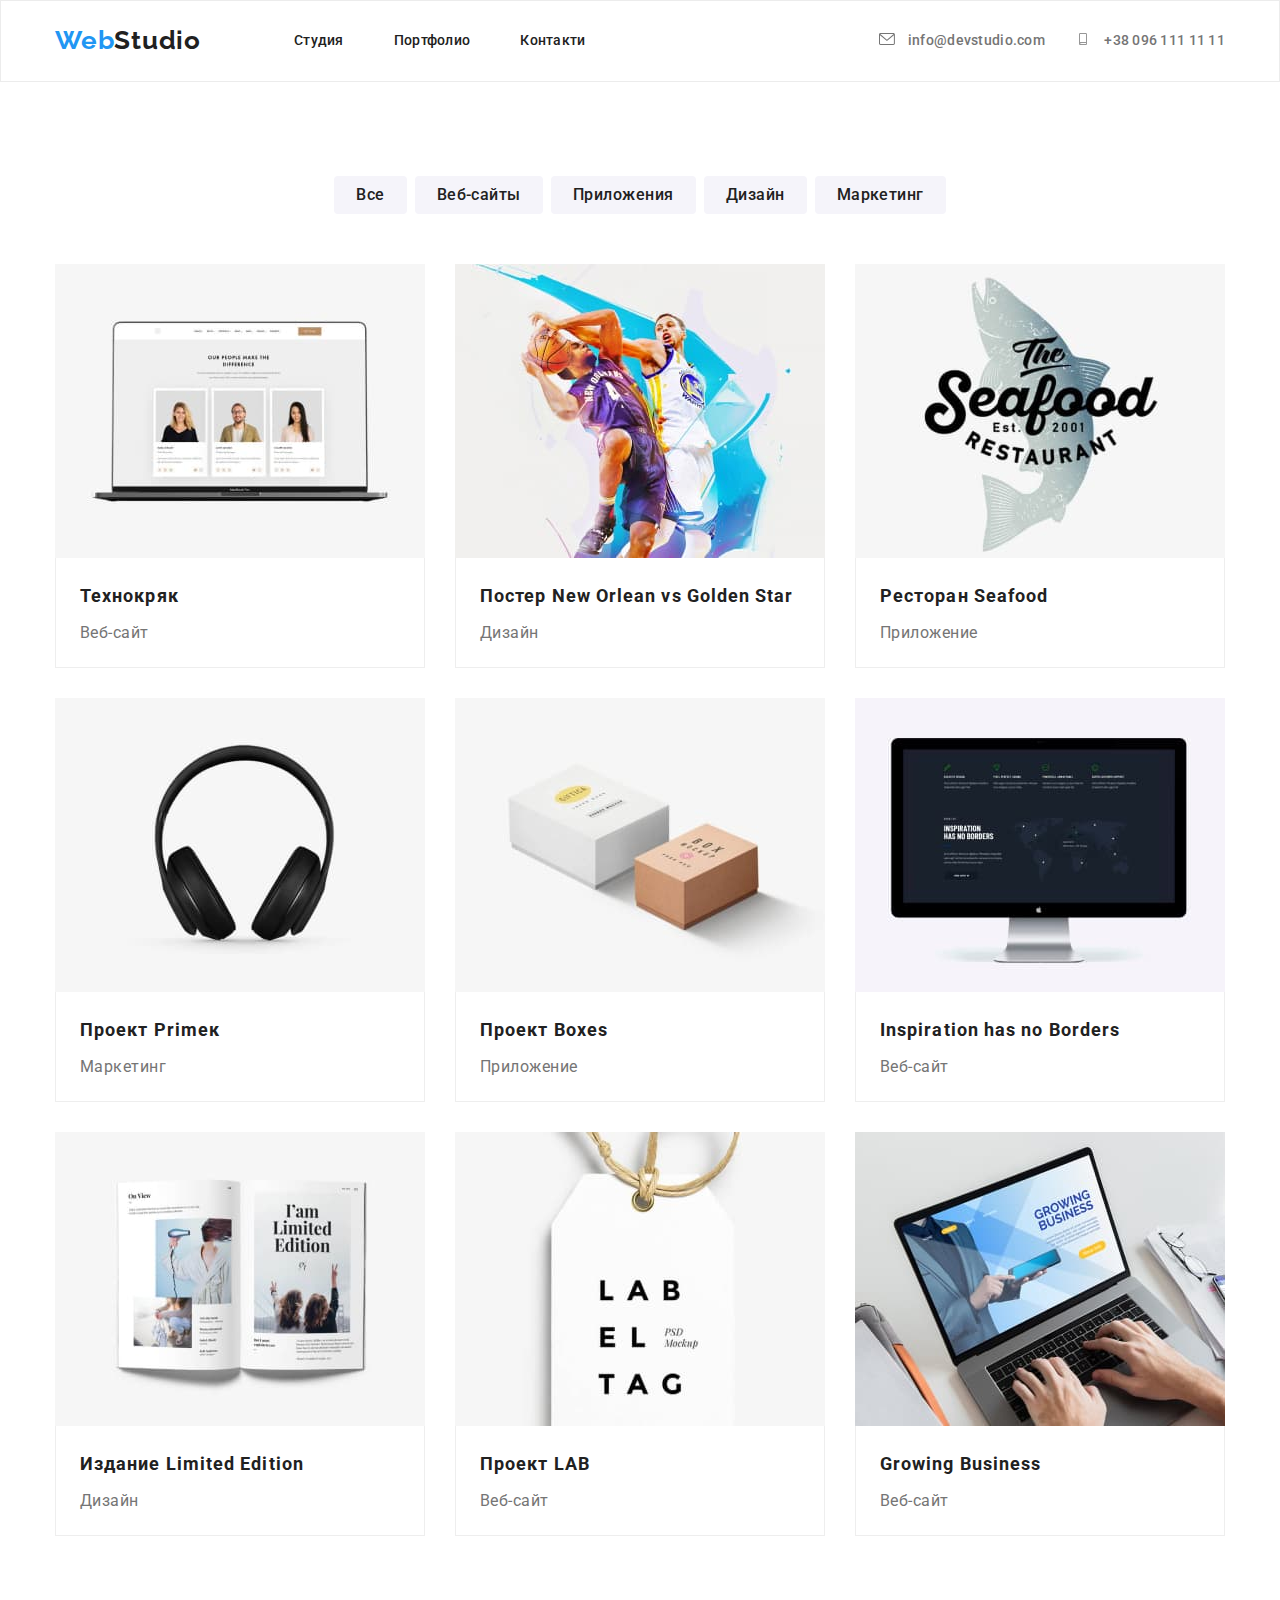
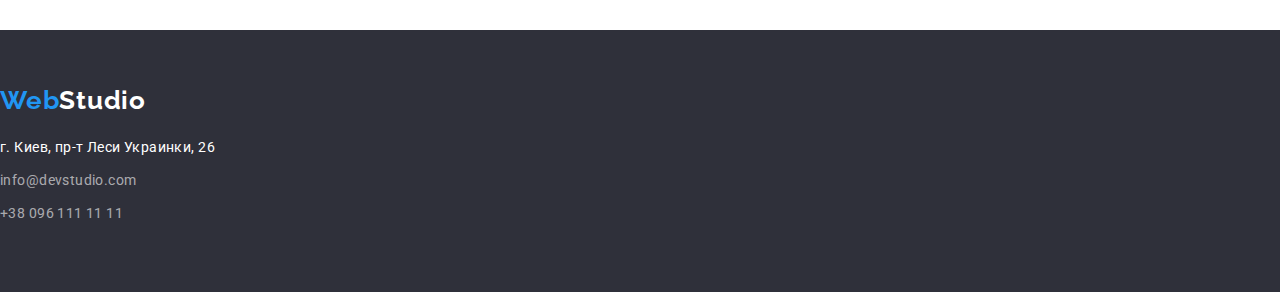
==== portfolio.html @ f7b02f4e "дз-3" ====
<!DOCTYPE html>
<html lang="ru">
  <head>
    <meta charset="UTF-8" />
    <meta http-equiv="X-UA-Compatible" content="IE=edge" />
    <meta name="viewport" content="width=device-width, initial-scale=1.0" />
    <title>homework three</title>
    <link rel="preconnect" href="https://fonts.googleapis.com" />
    <link rel="preconnect" href="https://fonts.gstatic.com" crossorigin />
    <link
      href="https://fonts.googleapis.com/css2?family=Raleway:wght@700&family=Roboto:wght@100;400;500;700;900&display=swap"
      rel="stylesheet"
    />
    <link
      rel="stylesheet"
      href="https://cdnjs.cloudflare.com/ajax/libs/modern-normalize/1.1.0/modern-normalize.min.css"
    />
    <link rel="stylesheet" href="./css/main.min.css" />
  </head>
  <body>
    <!-- Шапка or header -->
    <header class="header header--border">
      <div class="box conteiner">
        <nav class="nav">
          <a class="nav__logo" href="index.html"><span class="nav--color">Web</span>Studio</a>
          <ul class="page">
            <li class="page__element page--activ"><a class="page__link" href="/">Студия</a></li>
            <li class="page__element"><a class="page__link" href="portfolio.html">Портфолио</a></li>
            <li class="page__element"><a class="page__link" href="contact.html">Контакти</a></li>
          </ul>
        </nav>
        <ul class="contacts">
          <li class="contacts__element">
            <a class="contacts__link" href="mailto:info@devstudio.com">
              <svg class="contacts__icon" width="16" height="12">
                <use href="./images/symbol-defs.svg#icon-envelope"></use>
              </svg>
              info@devstudio.com
            </a>
          </li>
          <li class="contacts__element">
            <a class="contacts__link" href="tel:+380961111111">
              <svg class="contacts__icon" width="16" height="12">
                <use href="./images/symbol-defs.svg#icon-smartphone"></use>
              </svg>
              +38 096 111 11 11
            </a>
          </li>
        </ul>
      </div>
    </header>

    <!-- Основной контент ot main -->
    <main class="main-portfolio field">
      <section class="conteiner">
        <h1 class="visually-hidden">Портфолио</h1>
        <!-- Заховать -->

        <ul class="filter">
          <li class="filter__elements">
            <button class="filter__button" type="button">Все</button>
          </li>
          <li class="filter__elements">
            <button class="filter__button" type="button">Веб-сайты</button>
          </li>
          <li class="filter__elements">
            <button class="filter__button" type="button">Приложения</button>
          </li>
          <li class="filter__elements">
            <button class="filter__button" type="button">Дизайн</button>
          </li>
          <li class="filter__elements">
            <button class="filter__button" type="button">Маркетинг</button>
          </li>
        </ul>

        <ul class="work">
          <li class="work__card">
            <a class="work__link" href="">
              <div class="work__photo">
                <img src="images/portfolio/technoquack.jpg" alt="MacBook Pro" />
                <!-- <div class="animation">
                            <p class="animation__text">Ресурс предлагает комплексные предложения с разным уровнем функционала и сервисов. Все это позволит посетителю получить исчерпывающие сведения о компании или частном лице.</p>
                        </div> -->
              </div>

              <div class="work__box">
                <h2 class="work__from">Технокряк</h2>
                <p class="work__text">Веб-сайт</p>
              </div>
            </a>
          </li>

          <li class="work__card">
            <a class="work__link" href="">
              <div class="work__photo">
                <img src="images/portfolio/basketbal.jpg" alt="Баскетбол" />
                <!-- <div class="animation">
                            <p class="animation__text">Ресурс предлагает комплексные предложения с разным уровнем функционала и сервисов. Все это позволит посетителю получить исчерпывающие сведения о компании или частном лице.</p>
                        </div> -->
              </div>

              <div class="work__box">
                <h2 class="work__from">Постер New Orlean vs Golden Star</h2>
                <p class="work__text">Дизайн</p>
              </div>
            </a>
          </li>

          <li class="work__card">
            <a href="" class="work__link">
              <div class="work__photo">
                <img src="images/portfolio/seafood.jpg" alt="Логотип ресторана" />
                <!-- <div class="animation">
                            <p class="animation__text">Ресурс предлагает комплексные предложения с разным уровнем функционала и сервисов. Все это позволит посетителю получить исчерпывающие сведения о компании или частном лице.</p>
                        </div> -->
              </div>

              <div class="work__box">
                <h2 class="work__from">Ресторан Seafood</h2>
                <p class="work__text">Приложение</p>
              </div>
            </a>
          </li>

          <li class="work__card">
            <a href="" class="work__link">
              <div class="work__photo">
                <img src="images/portfolio/prime.jpg" alt="Наушники" />
                <!-- <div class="animation">
                            <p class="animation__text">Ресурс предлагает комплексные предложения с разным уровнем функционала и сервисов. Все это позволит посетителю получить исчерпывающие сведения о компании или частном лице.</p>
                        </div> -->
              </div>

              <div class="work__box">
                <h2 class="work__from">Проект Primeк</h2>
                <p class="work__text">Маркетинг</p>
              </div>
            </a>
          </li>

          <li class="work__card">
            <a href="" class="work__link">
              <div class="work__photo">
                <img src="images/portfolio/boxes.jpg" alt="Две коробки" />
                <!-- <div class="animation">
                            <p class="animation__text">Ресурс предлагает комплексные предложения с разным уровнем функционала и сервисов. Все это позволит посетителю получить исчерпывающие сведения о компании или частном лице.</p>
                        </div> -->
              </div>

              <div class="work__box">
                <h2 class="work__from">Проект Boxes</h2>
                <p class="work__text">Приложение</p>
              </div>
            </a>
          </li>

          <li class="work__card">
            <a href="" class="work__link">
              <div class="work__photo">
                <img src="images/portfolio/inspiration.jpg" alt="Монитор(экран)" />
                <!-- <div class="animation">
                            <p class="animation__text">Ресурс предлагает комплексные предложения с разным уровнем функционала и сервисов. Все это позволит посетителю получить исчерпывающие сведения о компании или частном лице.</p>
                        </div> -->
              </div>

              <div class="work__box">
                <h2 class="work__from">Inspiration has no Borders</h2>
                <p class="work__text">Веб-сайт</p>
              </div>
            </a>
          </li>

          <li class="work__card">
            <a href="" class="work__link">
              <div class="work__photo">
                <img src="images/portfolio/limitededition.jpg" alt="Книга" />
                <!-- <div class="animation">
                            <p class="animation__text">Ресурс предлагает комплексные предложения с разным уровнем функционала и сервисов. Все это позволит посетителю получить исчерпывающие сведения о компании или частном лице.</p>
                        </div> -->
              </div>

              <div class="work__box">
                <h2 class="work__from">Издание Limited Edition</h2>
                <p class="work__text">Дизайн</p>
              </div>
            </a>
          </li>

          <li class="work__card">
            <a href="" class="work__link">
              <div class="work__photo">
                <img src="images/portfolio/lab.jpg" alt="Бирка похожая на чайний пакетик" />
                <!-- <div class="animation">
                            <p class="animation__text">Ресурс предлагает комплексные предложения с разным уровнем функционала и сервисов. Все это позволит посетителю получить исчерпывающие сведения о компании или частном лице.</p>
                        </div> -->
              </div>

              <div class="work__box">
                <h2 class="work__from">Проект LAB</h2>
                <p class="work__text">Веб-сайт</p>
              </div>
            </a>
          </li>

          <li class="work__card">
            <a href="" class="work__link">
              <div class="work__photo">
                <img src="images/portfolio/growingbusiness.jpg" alt="Ноутбук" />
                <!-- <div class="animation">
                            <p class="animation__text">Ресурс предлагает комплексные предложения с разным уровнем функционала и сервисов. Все это позволит посетителю получить исчерпывающие сведения о компании или частном лице.</p>
                        </div> -->
              </div>

              <div class="work__box">
                <h2 class="work__from">Growing Business</h2>
                <p class="work__text">Веб-сайт</p>
              </div>
            </a>
          </li>
        </ul>
      </section>
    </main>

    <!-- Подвал or footer -->
    <footer class="footer field">
      <div class="footer-box">
        <!-- Логотип и адрес or logo and address-->
        <div class="address-box">
          <a class="address-box__logo" href="/"
            ><span class="address-box--color">Web</span>Studio</a
          >

          <address class="address">
            <ul>
              <li class="address__elements">
                <a class="address--style" href="http://surl.li/bouye"
                  >г. Киев, пр-т Леси Украинки, 26</a
                >
              </li>
              <li class="address__elements">
                <a class="address__link" href="mailto:info@devstudio.com">info@devstudio.com</a>
              </li>
              <li class="address__elements">
                <a class="address__link" href="tel:+380961111111">+38 096 111 11 11</a>
              </li>
            </ul>
          </address>
        </div>

        <!-- Соц.сети or network -->
        <!-- <div class="network-footer">
                <h2 class="network-footer__header">присоединяйтесь</h2>
                <ul class="network-footer-box">
                    <li class="network-footer-box__elements">
                        <a class="network-footer-box__link" href="https://www.instagram.com">
                            <svg class="network-footer-box__icon" width="20" height="20">
                                <use href="./images/symbol-defs.svg#icon-instagram-2"></use>
                            </svg>
                        </a>
                    </li>
                    <li class="network-footer-box__elements">
                        <a class="network-footer-box__link" href="https://twitter.com/?lang=ru">
                            <svg class="network-footer-box__icon" width="20" height="20">
                                <use href="./images/symbol-defs.svg#icon-Group-1"></use>
                            </svg>
                        </a>
                    </li>
                    <li class="network-footer-box__elements">
                        <a class="network-footer-box__link" href="https://www.facebook.com">
                            <svg class="network-footer-box__icon" width="20" height="20">
                                <use href="./images/symbol-defs.svg#icon-facebook-1"></use>
                            </svg>
                        </a>
                    </li>
                    <li class="network-footer-box__elements">
                        <a class="network-footer-box__link" href="https://www.linkedin.com">
                            <svg class="network-footer-box__icon" width="20" height="20">
                                <use href="./images/symbol-defs.svg#icon-linkedin-1"></use>
                            </svg>
                        </a>
                    </li>
                </ul>
            </div> -->

        <!-- Форма or form-footer -->
        <!-- <div class="form-footer-box">

                <h2 class="form-footer-box__header">Подпишитесь на рассылку</h2>

                <form class="form-footer">

                    <label>
                        <input class="form-footer__input" type="email" name="mail-p" placeholder="E-mail">
                    </label>

                    <button class="button" type="submit">Подписаться
                        <svg class="button__icon" width="24" height="24">
                            <use href="./images/symbol-defs.svg#icon-send"></use>
                        </svg>
                    </button>

                </form>

            </div> -->
      </div>
    </footer>
  </body>
</html>
---- css/main.min.css ----
body{width:100%;background-color:#fff}a{text-decoration:none}ul{list-style-type:none;margin:0;padding:0}h1,h2,h3,h4,h5,h6,p{margin:0;padding:0}input{padding:0;margin:0}.conteiner{max-width:100%;padding-left:15px;padding-right:15px;margin:0 calc((100% - 1200px) / 2)}.visually-hidden{position:absolute;width:1px;height:1px;margin:-1px;border:0;padding:0;clip:rect(0 0 0 0);overflow:hidden}.header{background-color:#fff}.header--border{border:1px solid #ececec}.box{display:-webkit-box;display:-ms-flexbox;display:flex}.nav{display:-webkit-box;display:-ms-flexbox;display:flex;margin-right:auto}.nav__logo{padding:24px 0;font-family:'Raleway';font-style:normal;font-weight:700;font-size:26px;line-height:1.19;letter-spacing:0.03em;color:#212121}.nav--color{color:#2196F3}.page{display:-webkit-box;display:-ms-flexbox;display:flex;margin-left:93px}.page__element{margin-right:50px;cursor:pointer}.page__element:last-of-type{margin-right:0}.page__link{position:relative;display:block;padding:32px 0;font-family:'Roboto';font-style:normal;font-weight:500;font-size:14px;line-height:1.14;letter-spacing:0.02em;color:#212121;-webkit-transition:color 250ms cubic-bezier(0.4, 0, 0.2, 1);transition:color 250ms cubic-bezier(0.4, 0, 0.2, 1)}.page__link:hover,.page__link:focus{color:#2196F3}.contacts{display:-webkit-box;display:-ms-flexbox;display:flex}.contacts__element:last-of-type{margin-left:30px}.contacts__link{display:block;padding:32px 0;font-family:'Roboto';font-style:normal;font-weight:500;font-size:14px;line-height:1.14;letter-spacing:0.02em;color:#757575}.contacts__icon{fill:currentColor;margin-right:10px;-webkit-transition:color 250ms cubic-bezier(0.4, 0, 0.2, 1);transition:color 250ms cubic-bezier(0.4, 0, 0.2, 1)}.contacts__link:hover,.contacts__link:focus{color:#2196F3}.footer{background-color:#2f303a}.footer-box{display:-webkit-box;display:-ms-flexbox;display:flex}.address-box{padding-top:55px;padding-bottom:66px;margin-right:70px}.address-box__logo{font-family:'Raleway';font-style:normal;font-weight:700;font-size:26px;line-height:1.19;letter-spacing:0.03em;color:#fff}.address-box--color{color:#2196F3}.address{margin-top:20px}.address__elements{margin-top:9px}.address__elements:first-of-type{margin-top:20px}.address--style{font-family:'Roboto';font-style:normal;font-weight:400;font-size:14px;line-height:1.71;letter-spacing:0.03em;color:#fff}.address__link{font-family:'Roboto';font-style:normal;font-weight:400;font-size:14px;line-height:1.71;letter-spacing:0.03em;color:rgba(255,255,255,0.6)}.network-footer{padding-top:67px;padding-bottom:106px;margin-right:93px}.network-footer__header{margin-bottom:20px;font-family:'Roboto';font-style:normal;font-weight:700;font-size:14px;line-height:1.14;letter-spacing:0.03em;text-transform:uppercase;color:#fff}.network-footer-box{display:-webkit-box;display:-ms-flexbox;display:flex}.network-footer-box__elements{margin-right:10px;width:44px;height:44px;border-radius:50%;background-color:rgba(255,255,255,0.1);-webkit-transition:background-color 250ms cubic-bezier(0.4, 0, 0.2, 1);transition:background-color 250ms cubic-bezier(0.4, 0, 0.2, 1)}.network-footer-box__elements:last-of-type{margin-right:0}.network-footer-box__elements:hover,.network-footer-box__elements:focus{background-color:#2196F3}.network-footer-box__link{display:-webkit-box;display:-ms-flexbox;display:flex;-webkit-box-pack:center;-ms-flex-pack:center;justify-content:center;-webkit-box-align:center;-ms-flex-align:center;align-items:center;width:100%;height:100%;color:#fff}.network-footer-box__icon{fill:currentColor}.form-footer-box{padding-top:67px;padding-bottom:100px}.form-footer-box__header{margin-bottom:20px;font-family:'Roboto';font-style:normal;font-weight:700;font-size:14px;line-height:1.14;letter-spacing:0.03em;text-transform:uppercase;color:#fff}.form-footer{display:-webkit-box;display:-ms-flexbox;display:flex}.form-footer__input{width:358px;height:50px;padding-left:16px;margin-right:12px;border:1px solid rgba(255,255,255,0.3);-webkit-box-sizing:border-box;box-sizing:border-box;-webkit-filter:drop-shadow(0px 4px 4px rgba(0,0,0,0.15));filter:drop-shadow(0px 4px 4px rgba(0,0,0,0.15));border-radius:4px;font-family:'Roboto';font-style:normal;font-weight:400;font-size:16px;line-height:20px;display:-webkit-box;display:-ms-flexbox;display:flex;-webkit-box-align:center;-ms-flex-align:center;align-items:center;letter-spacing:0.03em;color:rgba(255,255,255,0.6);background-color:#2f303a}.button__icon{margin-left:10px;fill:currentColor}.footre-contact{position:fixed;bottom:0;left:0;width:100%}.hero{margin:0 auto;background-image:url(../images/fon.jpg);max-width:1600px;height:600px;background-color:#2f303a}.box-hero{padding-top:200px;padding-bottom:200px}.box-hero__header{margin-bottom:30px;font-family:'Roboto';font-style:normal;font-weight:900;font-size:44px;line-height:1.36;text-align:center;letter-spacing:0.06em;text-transform:uppercase;color:#fff}.button{display:-webkit-box;display:-ms-flexbox;display:flex;-webkit-box-align:center;-ms-flex-align:center;align-items:center;text-align:center;padding:10px 32px;margin:0 auto;font-family:'Roboto';font-style:normal;font-weight:700;font-size:16px;line-height:1.86;letter-spacing:0.06em;cursor:pointer;-webkit-box-shadow:0px 4px 4px rgba(0,0,0,0.15);box-shadow:0px 4px 4px rgba(0,0,0,0.15);border-radius:4px;border:none;color:#fff;background-color:#2196F3;-webkit-transform:scale(1);transform:scale(1);-webkit-transition:background-color 250ms cubic-bezier(0.4, 0, 0.2, 1),color 250ms cubic-bezier(0.4, 0, 0.2, 1),-webkit-transform 250ms cubic-bezier(0.4, 0, 0.2, 1);transition:background-color 250ms cubic-bezier(0.4, 0, 0.2, 1),color 250ms cubic-bezier(0.4, 0, 0.2, 1),-webkit-transform 250ms cubic-bezier(0.4, 0, 0.2, 1);transition:transform 250ms cubic-bezier(0.4, 0, 0.2, 1),background-color 250ms cubic-bezier(0.4, 0, 0.2, 1),color 250ms cubic-bezier(0.4, 0, 0.2, 1);transition:transform 250ms cubic-bezier(0.4, 0, 0.2, 1),background-color 250ms cubic-bezier(0.4, 0, 0.2, 1),color 250ms cubic-bezier(0.4, 0, 0.2, 1),-webkit-transform 250ms cubic-bezier(0.4, 0, 0.2, 1)}.button:hover,.button:focus{color:#2196F3;background-color:#fff}.button:active{-webkit-transform:scale(0.9);transform:scale(0.9)}.benefist{background-color:#fff}.benefist__box{padding-top:96px;padding-bottom:47px}.content{display:-webkit-box;display:-ms-flexbox;display:flex}.content__elements{margin-right:30px}.content__elements:last-of-type{margin-right:0}.content__fon{display:-webkit-box;display:-ms-flexbox;display:flex;-webkit-box-pack:center;-ms-flex-pack:center;justify-content:center;-webkit-box-align:center;-ms-flex-align:center;align-items:center;margin-bottom:30px;width:270px;height:120px;background-color:#f5f4fa}.content__paragraph{margin-bottom:10px;font-family:'Roboto';font-style:normal;font-weight:700;font-size:14px;line-height:1.14;letter-spacing:0.03em;text-transform:uppercase;color:#212121}.content__text{font-family:'Roboto';font-style:normal;font-weight:400;font-size:14px;line-height:1.71;letter-spacing:0.03em;color:#757575}.activity-box{padding-top:47px;padding-bottom:94px}.activity-box__header{font-family:'Roboto';font-style:normal;font-weight:700;font-size:36px;line-height:1.17;text-align:center;letter-spacing:0.03em;color:#212121}.photo{display:-webkit-box;display:-ms-flexbox;display:flex;margin-top:50px}.photo__elements{position:relative;margin-right:30px}.photo__elements:last-of-type{margin-right:0}.photo__text{position:absolute;bottom:0;left:0;width:100%;height:70px;padding:27px 0;font-family:'Roboto';font-style:normal;font-weight:700;font-size:14px;line-height:1.14;text-align:center;letter-spacing:0.03em;text-transform:uppercase;color:#fff;background-color:rgba(47,48,58,0.8)}.team{background-color:#f5f4fa}.team-box{padding-top:94px;padding-bottom:94px}.team-box__header{margin-bottom:50px;font-family:'Roboto';font-style:normal;font-weight:700;font-size:36px;line-height:1.17;text-align:center;letter-spacing:0.03em;color:#212121}.list{display:-webkit-box;display:-ms-flexbox;display:flex}.list__elements{margin-right:30px;-webkit-box-shadow:0px 1px 3px rgba(0,0,0,0.12),0px 1px 1px rgba(0,0,0,0.14),0px 2px 1px rgba(0,0,0,0.2);box-shadow:0px 1px 3px rgba(0,0,0,0.12),0px 1px 1px rgba(0,0,0,0.14),0px 2px 1px rgba(0,0,0,0.2);border-radius:0px 0px 4px 4px;background-color:#fff}.list__elements:last-of-type{margin-right:0}.text{padding-top:30px;padding-bottom:30px}.text__name{margin-bottom:10px;font-family:'Roboto';font-style:normal;font-weight:500;font-size:16px;line-height:1.19;text-align:center;letter-spacing:0.03em;color:#212121}.text__profession{font-family:'Roboto';font-style:normal;font-weight:400;font-size:16px;line-height:1.19;text-align:center;letter-spacing:0.03em;color:#757575}.network{display:-webkit-box;display:-ms-flexbox;display:flex;margin:0 32px;margin-bottom:30px}.network__elements{margin-right:10px;width:44px;height:44px}.network__elements:last-of-type{margin-right:0}.network__link{display:-webkit-box;display:-ms-flexbox;display:flex;-webkit-box-pack:center;-ms-flex-pack:center;justify-content:center;-webkit-box-align:center;-ms-flex-align:center;align-items:center;width:100%;height:100%;border-radius:50%;color:#afb1b8;-webkit-transition:color 250ms cubic-bezier(0.4, 0, 0.2, 1),background-color 250ms cubic-bezier(0.4, 0, 0.2, 1);transition:color 250ms cubic-bezier(0.4, 0, 0.2, 1),background-color 250ms cubic-bezier(0.4, 0, 0.2, 1)}.network__link:hover,.network__link:focus{background-color:#2196F3;color:#fff}.network__icon{fill:currentColor}.company-dox{padding-top:94px;padding-bottom:94px}.company__header{margin-bottom:50px;font-family:'Roboto';font-style:normal;font-weight:700;font-size:36px;line-height:1.17;text-align:center;letter-spacing:0.03em;color:#212121}.company-list{display:-webkit-box;display:-ms-flexbox;display:flex}.company-list__elements{margin-right:30px;width:170px;height:92px;border:1px solid #afb1b8;-webkit-box-sizing:border-box;box-sizing:border-box;border-radius:4px;-webkit-transition:border-color 250ms cubic-bezier(0.4, 0, 0.2, 1);transition:border-color 250ms cubic-bezier(0.4, 0, 0.2, 1)}.company-list__elements:last-of-type{margin-right:0}.company-list__link{display:-webkit-box;display:-ms-flexbox;display:flex;-webkit-box-pack:center;-ms-flex-pack:center;justify-content:center;-webkit-box-align:center;-ms-flex-align:center;align-items:center;width:100%;height:100%;color:#afb1b8;-webkit-transition:color 250ms cubic-bezier(0.4, 0, 0.2, 1);transition:color 250ms cubic-bezier(0.4, 0, 0.2, 1)}.company-list__logo{fill:currentColor}.company-list__elements:hover,.company-list__elements:focus,.company-list__elements:hover .company-list__link,.company-list__elements:focus .company-list__link{color:#2196F3;border-color:#2196F3}.overlay{position:fixed;top:0;left:0;z-index:1000;width:100%;height:100%;background-color:rgba(0,0,0,0.2);opacity:1;-webkit-transform:scale(1);transform:scale(1);-webkit-transition:opacity 250ms cubic-bezier(0.4, 0, 0.2, 1),-webkit-transform 250ms cubic-bezier(0.4, 0, 0.2, 1);transition:opacity 250ms cubic-bezier(0.4, 0, 0.2, 1),-webkit-transform 250ms cubic-bezier(0.4, 0, 0.2, 1);transition:opacity 250ms cubic-bezier(0.4, 0, 0.2, 1),transform 250ms cubic-bezier(0.4, 0, 0.2, 1);transition:opacity 250ms cubic-bezier(0.4, 0, 0.2, 1),transform 250ms cubic-bezier(0.4, 0, 0.2, 1),-webkit-transform 250ms cubic-bezier(0.4, 0, 0.2, 1)}.is-hidden{opacity:0;pointer-events:none;-webkit-transform:scale(1.1);transform:scale(1.1)}.form-box{position:absolute;top:50%;left:50%;padding:40px 0;width:528px;height:581px;-webkit-box-shadow:0px 1px 3px rgba(0,0,0,0.12),0px 1px 1px rgba(0,0,0,0.14),0px 2px 1px rgba(0,0,0,0.2);box-shadow:0px 1px 3px rgba(0,0,0,0.12),0px 1px 1px rgba(0,0,0,0.14),0px 2px 1px rgba(0,0,0,0.2);border-radius:4px;background-color:#fff;-webkit-transform:translate(-50%, -50%);transform:translate(-50%, -50%)}.form-box__header{margin-bottom:12px;font-family:'Roboto';font-style:normal;font-weight:700;font-size:20px;line-height:1.15;text-align:center;letter-spacing:0.03em;color:#212121}.form{text-align:center}.form-label{position:relative;display:block;margin:0 40px;margin-top:28px}.form-label:first-of-type{margin-top:30px}.form-label__input{padding-left:42px;width:448px;height:40px;border:1px solid rgba(33,33,33,0.2);-webkit-box-sizing:border-box;box-sizing:border-box;border-radius:4px;outline:none}.form-label__coment{padding:12px 16px;width:448px;height:138px;border:1px solid rgba(33,33,33,0.2);-webkit-box-sizing:border-box;box-sizing:border-box;border-radius:4px;outline:none;resize:none;font-family:'Roboto';font-style:normal;font-weight:400;font-size:14px;line-height:16px;letter-spacing:0.01em;color:rgba(117,117,117,0.5)}.form-label__text{position:absolute;bottom:calc(100% + 4px);left:0;font-family:'Roboto';font-style:normal;font-weight:400;font-size:12px;line-height:1.17;letter-spacing:0.01em;color:#757575}.form-label__icon{position:absolute;top:50%;left:11px;-webkit-transform:translateY(-50%);transform:translateY(-50%);width:18px}.form-label__input:focus-within,.form-label__coment:focus-within{border:1px solid #2196F3}.form-label__input:focus-within ~ .form-label__icon{fill:#2196F3}.form-chekbox{display:inline-block;margin:20px 40px 30px 40px}.form-chekbox__text{position:relative;font-family:'Roboto';font-style:normal;font-weight:400;font-size:14px;line-height:1.71;letter-spacing:0.03em;color:#757575}.form-chekbox__text::before{content:'';position:absolute;right:100%;bottom:-3px;-webkit-transform:translate(-50%, -50%);transform:translate(-50%, -50%);width:16px;height:15px;border:2px solid #212121;border-radius:4px}.form-chekbox__input:focus ~ .form-chekbox__text::before{border-color:#2196F3}.form-chekbox__input:checked ~ .form-chekbox__text::before{border-color:#2196F3;background-image:url(../images/vector.svg);background-color:#2196F3;background-position:center;background-size:contain;background-origin:border-box;overflow:hidden}.form-chekbox--blue{color:#2196F3}.button-end{position:absolute;top:8px;right:8px;width:30px;height:30px;border:1px solid rgba(0,0,0,0.1);-webkit-box-sizing:border-box;box-sizing:border-box;border-radius:50%;background-color:#fff;cursor:pointer}.button-end__icon{display:-webkit-box;display:-ms-flexbox;display:flex;-webkit-box-pack:center;-ms-flex-pack:center;justify-content:center;-webkit-box-align:center;-ms-flex-align:center;align-items:center;fill:currentColor}.button-end:hover{color:#2196F3}.button-form:hover,.button-form:focus{border:2px solid #2196F3;background-origin:border-box}.main-portfolio{padding-top:94px;padding-bottom:94px}.filter{display:-webkit-box;display:-ms-flexbox;display:flex;-webkit-box-pack:center;-ms-flex-pack:center;justify-content:center}.filter__elements{margin-right:8px}.filter__elements:last-of-type{margin-right:0}.filter__button{padding:6px 22px;border:none;border-radius:4px;font-family:'Roboto';font-style:normal;font-weight:500;font-size:16px;line-height:1.63;text-align:center;letter-spacing:0.03em;background-color:#f5f4fa;color:#212121;-webkit-transition:background-color 250ms cubic-bezier(0.4, 0, 0.2, 1),color 250ms cubic-bezier(0.4, 0, 0.2, 1);transition:background-color 250ms cubic-bezier(0.4, 0, 0.2, 1),color 250ms cubic-bezier(0.4, 0, 0.2, 1)}.filter__button:hover,.filter__button:focus{color:#f5f4fa;background-color:#2196F3}.work{display:-webkit-box;display:-ms-flexbox;display:flex;-ms-flex-wrap:wrap;flex-wrap:wrap;margin-top:50px}.work__card:not(:nth-child(3n+3)){margin-right:30px}.work__card:not(:nth-child(-n+3)){margin-top:30px}.work__photo{position:relative;overflow:hidden;width:370px;height:294px}.work__box{padding:20px 24px;width:100%;height:110px;border:1px solid #eeeeee;border-top:none}.work__from{font-family:'Roboto';font-style:normal;font-weight:700;font-size:18px;line-height:2;letter-spacing:0.06em;color:#212121}.work__text{margin-top:4px;font-family:'Roboto';font-style:normal;font-weight:400;font-size:16px;line-height:1.88;letter-spacing:0.03em;color:#757575}.animation{position:absolute;top:0;left:0;padding:63px 24px;width:100%;height:100%;background-color:rgba(33,150,243,0.9);-webkit-transform:translateY(100%);transform:translateY(100%);-webkit-transition:-webkit-transform 250ms cubic-bezier(0.4, 0, 0.2, 1);transition:-webkit-transform 250ms cubic-bezier(0.4, 0, 0.2, 1);transition:transform 250ms cubic-bezier(0.4, 0, 0.2, 1);transition:transform 250ms cubic-bezier(0.4, 0, 0.2, 1), -webkit-transform 250ms cubic-bezier(0.4, 0, 0.2, 1)}.animation__text{font-family:'Roboto';font-style:normal;font-weight:400;font-size:18px;line-height:1.56;letter-spacing:0.03em;color:#fff}.work__link:hover .animation,.work__link:focus .animation{-webkit-transform:translateY(0);transform:translateY(0)}
/*# sourceMappingURL=main.min.css.map */
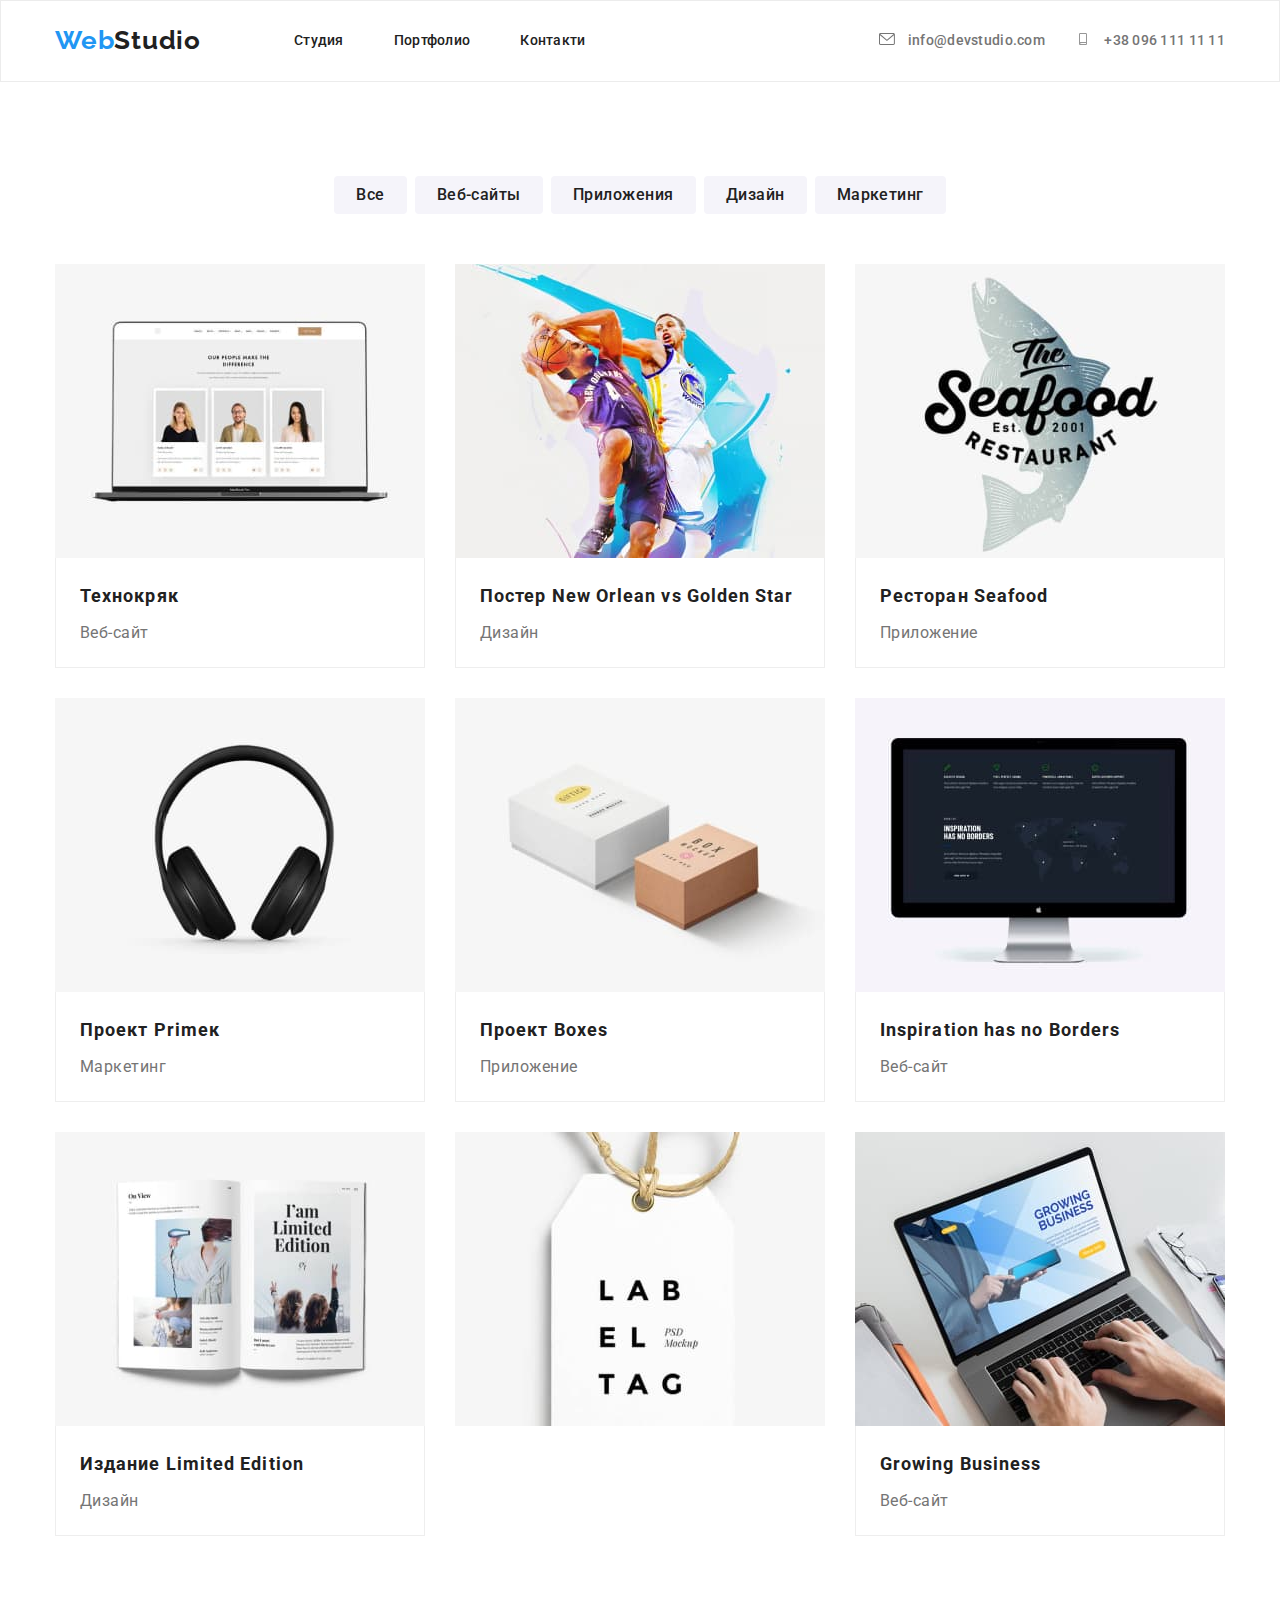
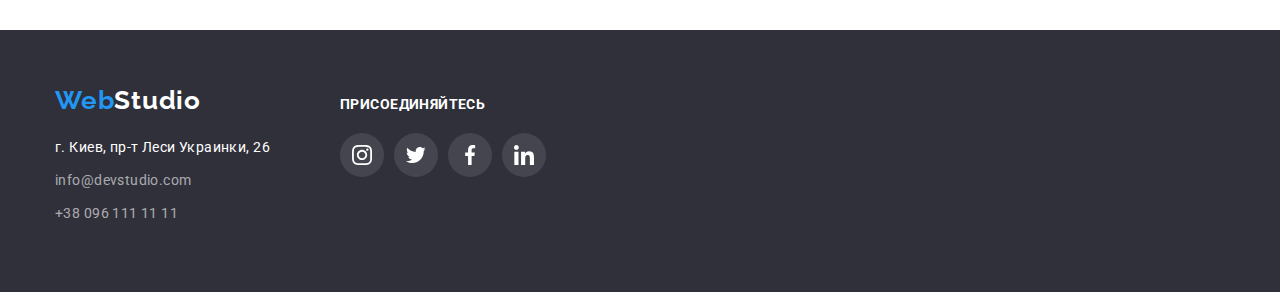
==== commit 6e98aba1: "адаптування" ====
--- a/portfolio.html
+++ b/portfolio.html
@@ -80,8 +80,12 @@
               <div class="work__photo">
                 <img src="images/portfolio/technoquack.jpg" alt="MacBook Pro" />
                 <!-- <div class="animation">
-                            <p class="animation__text">Ресурс предлагает комплексные предложения с разным уровнем функционала и сервисов. Все это позволит посетителю получить исчерпывающие сведения о компании или частном лице.</p>
-                        </div> -->
+                  <p class="animation__text">
+                    Ресурс предлагает комплексные предложения с разным уровнем функционала и
+                    сервисов. Все это позволит посетителю получить исчерпывающие сведения о компании
+                    или частном лице.
+                  </p>
+                </div> -->
               </div>
 
               <div class="work__box">
@@ -96,8 +100,12 @@
               <div class="work__photo">
                 <img src="images/portfolio/basketbal.jpg" alt="Баскетбол" />
                 <!-- <div class="animation">
-                            <p class="animation__text">Ресурс предлагает комплексные предложения с разным уровнем функционала и сервисов. Все это позволит посетителю получить исчерпывающие сведения о компании или частном лице.</p>
-                        </div> -->
+                  <p class="animation__text">
+                    Ресурс предлагает комплексные предложения с разным уровнем функционала и
+                    сервисов. Все это позволит посетителю получить исчерпывающие сведения о компании
+                    или частном лице.
+                  </p>
+                </div> -->
               </div>
 
               <div class="work__box">
@@ -112,8 +120,12 @@
               <div class="work__photo">
                 <img src="images/portfolio/seafood.jpg" alt="Логотип ресторана" />
                 <!-- <div class="animation">
-                            <p class="animation__text">Ресурс предлагает комплексные предложения с разным уровнем функционала и сервисов. Все это позволит посетителю получить исчерпывающие сведения о компании или частном лице.</p>
-                        </div> -->
+                  <p class="animation__text">
+                    Ресурс предлагает комплексные предложения с разным уровнем функционала и
+                    сервисов. Все это позволит посетителю получить исчерпывающие сведения о компании
+                    или частном лице.
+                  </p>
+                </div> -->
               </div>
 
               <div class="work__box">
@@ -128,8 +140,12 @@
               <div class="work__photo">
                 <img src="images/portfolio/prime.jpg" alt="Наушники" />
                 <!-- <div class="animation">
-                            <p class="animation__text">Ресурс предлагает комплексные предложения с разным уровнем функционала и сервисов. Все это позволит посетителю получить исчерпывающие сведения о компании или частном лице.</p>
-                        </div> -->
+                  <p class="animation__text">
+                    Ресурс предлагает комплексные предложения с разным уровнем функционала и
+                    сервисов. Все это позволит посетителю получить исчерпывающие сведения о компании
+                    или частном лице.
+                  </p>
+                </div> -->
               </div>
 
               <div class="work__box">
@@ -144,8 +160,12 @@
               <div class="work__photo">
                 <img src="images/portfolio/boxes.jpg" alt="Две коробки" />
                 <!-- <div class="animation">
-                            <p class="animation__text">Ресурс предлагает комплексные предложения с разным уровнем функционала и сервисов. Все это позволит посетителю получить исчерпывающие сведения о компании или частном лице.</p>
-                        </div> -->
+                  <p class="animation__text">
+                    Ресурс предлагает комплексные предложения с разным уровнем функционала и
+                    сервисов. Все это позволит посетителю получить исчерпывающие сведения о компании
+                    или частном лице.
+                  </p>
+                </div> -->
               </div>
 
               <div class="work__box">
@@ -160,8 +180,12 @@
               <div class="work__photo">
                 <img src="images/portfolio/inspiration.jpg" alt="Монитор(экран)" />
                 <!-- <div class="animation">
-                            <p class="animation__text">Ресурс предлагает комплексные предложения с разным уровнем функционала и сервисов. Все это позволит посетителю получить исчерпывающие сведения о компании или частном лице.</p>
-                        </div> -->
+                  <p class="animation__text">
+                    Ресурс предлагает комплексные предложения с разным уровнем функционала и
+                    сервисов. Все это позволит посетителю получить исчерпывающие сведения о компании
+                    или частном лице.
+                  </p>
+                </div> -->
               </div>
 
               <div class="work__box">
@@ -176,8 +200,12 @@
               <div class="work__photo">
                 <img src="images/portfolio/limitededition.jpg" alt="Книга" />
                 <!-- <div class="animation">
-                            <p class="animation__text">Ресурс предлагает комплексные предложения с разным уровнем функционала и сервисов. Все это позволит посетителю получить исчерпывающие сведения о компании или частном лице.</p>
-                        </div> -->
+                  <p class="animation__text">
+                    Ресурс предлагает комплексные предложения с разным уровнем функционала и
+                    сервисов. Все это позволит посетителю получить исчерпывающие сведения о компании
+                    или частном лице.
+                  </p>
+                </div> -->
               </div>
 
               <div class="work__box">
@@ -191,9 +219,13 @@
             <a href="" class="work__link">
               <div class="work__photo">
                 <img src="images/portfolio/lab.jpg" alt="Бирка похожая на чайний пакетик" />
-                <!-- <div class="animation">
-                            <p class="animation__text">Ресурс предлагает комплексные предложения с разным уровнем функционала и сервисов. Все это позволит посетителю получить исчерпывающие сведения о компании или частном лице.</p>
-                        </div> -->
+                <div class="animation">
+                  <!-- <p class="animation__text">
+                    Ресурс предлагает комплексные предложения с разным уровнем функционала и
+                    сервисов. Все это позволит посетителю получить исчерпывающие сведения о компании
+                    или частном лице.
+                  </p>
+                </div> -->
               </div>
 
               <div class="work__box">
@@ -208,8 +240,12 @@
               <div class="work__photo">
                 <img src="images/portfolio/growingbusiness.jpg" alt="Ноутбук" />
                 <!-- <div class="animation">
-                            <p class="animation__text">Ресурс предлагает комплексные предложения с разным уровнем функционала и сервисов. Все это позволит посетителю получить исчерпывающие сведения о компании или частном лице.</p>
-                        </div> -->
+                  <p class="animation__text">
+                    Ресурс предлагает комплексные предложения с разным уровнем функционала и
+                    сервисов. Все это позволит посетителю получить исчерпывающие сведения о компании
+                    или частном лице.
+                  </p>
+                </div> -->
               </div>
 
               <div class="work__box">
@@ -223,8 +259,8 @@
     </main>
 
     <!-- Подвал or footer -->
-    <footer class="footer field">
-      <div class="footer-box">
+    <footer class="footer">
+      <div class="footer-box conteiner">
         <!-- Логотип и адрес or logo and address-->
         <div class="address-box">
           <a class="address-box__logo" href="/"
@@ -249,60 +285,60 @@
         </div>
 
         <!-- Соц.сети or network -->
-        <!-- <div class="network-footer">
-                <h2 class="network-footer__header">присоединяйтесь</h2>
-                <ul class="network-footer-box">
-                    <li class="network-footer-box__elements">
-                        <a class="network-footer-box__link" href="https://www.instagram.com">
-                            <svg class="network-footer-box__icon" width="20" height="20">
-                                <use href="./images/symbol-defs.svg#icon-instagram-2"></use>
-                            </svg>
-                        </a>
-                    </li>
-                    <li class="network-footer-box__elements">
-                        <a class="network-footer-box__link" href="https://twitter.com/?lang=ru">
-                            <svg class="network-footer-box__icon" width="20" height="20">
-                                <use href="./images/symbol-defs.svg#icon-Group-1"></use>
-                            </svg>
-                        </a>
-                    </li>
-                    <li class="network-footer-box__elements">
-                        <a class="network-footer-box__link" href="https://www.facebook.com">
-                            <svg class="network-footer-box__icon" width="20" height="20">
-                                <use href="./images/symbol-defs.svg#icon-facebook-1"></use>
-                            </svg>
-                        </a>
-                    </li>
-                    <li class="network-footer-box__elements">
-                        <a class="network-footer-box__link" href="https://www.linkedin.com">
-                            <svg class="network-footer-box__icon" width="20" height="20">
-                                <use href="./images/symbol-defs.svg#icon-linkedin-1"></use>
-                            </svg>
-                        </a>
-                    </li>
-                </ul>
-            </div> -->
+        <div class="network-footer">
+          <h2 class="network-footer__header">присоединяйтесь</h2>
+          <ul class="network-footer-box">
+            <li class="network-footer-box__elements">
+              <a class="network-footer-box__link" href="https://www.instagram.com">
+                <svg class="network-footer-box__icon" width="20" height="20">
+                  <use href="./images/symbol-defs.svg#icon-instagram-2"></use>
+                </svg>
+              </a>
+            </li>
+            <li class="network-footer-box__elements">
+              <a class="network-footer-box__link" href="https://twitter.com/?lang=ru">
+                <svg class="network-footer-box__icon" width="20" height="20">
+                  <use href="./images/symbol-defs.svg#icon-Group-1"></use>
+                </svg>
+              </a>
+            </li>
+            <li class="network-footer-box__elements">
+              <a class="network-footer-box__link" href="https://www.facebook.com">
+                <svg class="network-footer-box__icon" width="20" height="20">
+                  <use href="./images/symbol-defs.svg#icon-facebook-1"></use>
+                </svg>
+              </a>
+            </li>
+            <li class="network-footer-box__elements">
+              <a class="network-footer-box__link" href="https://www.linkedin.com">
+                <svg class="network-footer-box__icon" width="20" height="20">
+                  <use href="./images/symbol-defs.svg#icon-linkedin-1"></use>
+                </svg>
+              </a>
+            </li>
+          </ul>
+        </div>
 
         <!-- Форма or form-footer -->
         <!-- <div class="form-footer-box">
 
-                <h2 class="form-footer-box__header">Подпишитесь на рассылку</h2>
-
-                <form class="form-footer">
-
-                    <label>
-                        <input class="form-footer__input" type="email" name="mail-p" placeholder="E-mail">
-                    </label>
-
-                    <button class="button" type="submit">Подписаться
-                        <svg class="button__icon" width="24" height="24">
-                            <use href="./images/symbol-defs.svg#icon-send"></use>
-                        </svg>
-                    </button>
-
-                </form>
-
-            </div> -->
+                    <h2 class="form-footer-box__header">Подпишитесь на рассылку</h2>
+
+                    <form class="form-footer">
+
+                        <label>
+                            <input class="form-footer__input" type="email" name="mail-p" placeholder="E-mail">
+                        </label>
+
+                        <button class="button" type="submit">Подписаться
+                            <svg class="button__icon" width="24" height="24">
+                                <use href="./images/symbol-defs.svg#icon-send"></use>
+                            </svg>
+                        </button>
+
+                    </form>
+
+                </div> -->
       </div>
     </footer>
   </body>
--- a/css/main.min.css
+++ b/css/main.min.css
@@ -1,2 +1,2 @@
-body{width:100%;background-color:#fff}a{text-decoration:none}ul{list-style-type:none;margin:0;padding:0}h1,h2,h3,h4,h5,h6,p{margin:0;padding:0}input{padding:0;margin:0}.conteiner{max-width:100%;padding-left:15px;padding-right:15px;margin:0 calc((100% - 1200px) / 2)}.visually-hidden{position:absolute;width:1px;height:1px;margin:-1px;border:0;padding:0;clip:rect(0 0 0 0);overflow:hidden}.header{background-color:#fff}.header--border{border:1px solid #ececec}.box{display:-webkit-box;display:-ms-flexbox;display:flex}.nav{display:-webkit-box;display:-ms-flexbox;display:flex;margin-right:auto}.nav__logo{padding:24px 0;font-family:'Raleway';font-style:normal;font-weight:700;font-size:26px;line-height:1.19;letter-spacing:0.03em;color:#212121}.nav--color{color:#2196F3}.page{display:-webkit-box;display:-ms-flexbox;display:flex;margin-left:93px}.page__element{margin-right:50px;cursor:pointer}.page__element:last-of-type{margin-right:0}.page__link{position:relative;display:block;padding:32px 0;font-family:'Roboto';font-style:normal;font-weight:500;font-size:14px;line-height:1.14;letter-spacing:0.02em;color:#212121;-webkit-transition:color 250ms cubic-bezier(0.4, 0, 0.2, 1);transition:color 250ms cubic-bezier(0.4, 0, 0.2, 1)}.page__link:hover,.page__link:focus{color:#2196F3}.contacts{display:-webkit-box;display:-ms-flexbox;display:flex}.contacts__element:last-of-type{margin-left:30px}.contacts__link{display:block;padding:32px 0;font-family:'Roboto';font-style:normal;font-weight:500;font-size:14px;line-height:1.14;letter-spacing:0.02em;color:#757575}.contacts__icon{fill:currentColor;margin-right:10px;-webkit-transition:color 250ms cubic-bezier(0.4, 0, 0.2, 1);transition:color 250ms cubic-bezier(0.4, 0, 0.2, 1)}.contacts__link:hover,.contacts__link:focus{color:#2196F3}.footer{background-color:#2f303a}.footer-box{display:-webkit-box;display:-ms-flexbox;display:flex}.address-box{padding-top:55px;padding-bottom:66px;margin-right:70px}.address-box__logo{font-family:'Raleway';font-style:normal;font-weight:700;font-size:26px;line-height:1.19;letter-spacing:0.03em;color:#fff}.address-box--color{color:#2196F3}.address{margin-top:20px}.address__elements{margin-top:9px}.address__elements:first-of-type{margin-top:20px}.address--style{font-family:'Roboto';font-style:normal;font-weight:400;font-size:14px;line-height:1.71;letter-spacing:0.03em;color:#fff}.address__link{font-family:'Roboto';font-style:normal;font-weight:400;font-size:14px;line-height:1.71;letter-spacing:0.03em;color:rgba(255,255,255,0.6)}.network-footer{padding-top:67px;padding-bottom:106px;margin-right:93px}.network-footer__header{margin-bottom:20px;font-family:'Roboto';font-style:normal;font-weight:700;font-size:14px;line-height:1.14;letter-spacing:0.03em;text-transform:uppercase;color:#fff}.network-footer-box{display:-webkit-box;display:-ms-flexbox;display:flex}.network-footer-box__elements{margin-right:10px;width:44px;height:44px;border-radius:50%;background-color:rgba(255,255,255,0.1);-webkit-transition:background-color 250ms cubic-bezier(0.4, 0, 0.2, 1);transition:background-color 250ms cubic-bezier(0.4, 0, 0.2, 1)}.network-footer-box__elements:last-of-type{margin-right:0}.network-footer-box__elements:hover,.network-footer-box__elements:focus{background-color:#2196F3}.network-footer-box__link{display:-webkit-box;display:-ms-flexbox;display:flex;-webkit-box-pack:center;-ms-flex-pack:center;justify-content:center;-webkit-box-align:center;-ms-flex-align:center;align-items:center;width:100%;height:100%;color:#fff}.network-footer-box__icon{fill:currentColor}.form-footer-box{padding-top:67px;padding-bottom:100px}.form-footer-box__header{margin-bottom:20px;font-family:'Roboto';font-style:normal;font-weight:700;font-size:14px;line-height:1.14;letter-spacing:0.03em;text-transform:uppercase;color:#fff}.form-footer{display:-webkit-box;display:-ms-flexbox;display:flex}.form-footer__input{width:358px;height:50px;padding-left:16px;margin-right:12px;border:1px solid rgba(255,255,255,0.3);-webkit-box-sizing:border-box;box-sizing:border-box;-webkit-filter:drop-shadow(0px 4px 4px rgba(0,0,0,0.15));filter:drop-shadow(0px 4px 4px rgba(0,0,0,0.15));border-radius:4px;font-family:'Roboto';font-style:normal;font-weight:400;font-size:16px;line-height:20px;display:-webkit-box;display:-ms-flexbox;display:flex;-webkit-box-align:center;-ms-flex-align:center;align-items:center;letter-spacing:0.03em;color:rgba(255,255,255,0.6);background-color:#2f303a}.button__icon{margin-left:10px;fill:currentColor}.footre-contact{position:fixed;bottom:0;left:0;width:100%}.hero{margin:0 auto;background-image:url(../images/fon.jpg);max-width:1600px;height:600px;background-color:#2f303a}.box-hero{padding-top:200px;padding-bottom:200px}.box-hero__header{margin-bottom:30px;font-family:'Roboto';font-style:normal;font-weight:900;font-size:44px;line-height:1.36;text-align:center;letter-spacing:0.06em;text-transform:uppercase;color:#fff}.button{display:-webkit-box;display:-ms-flexbox;display:flex;-webkit-box-align:center;-ms-flex-align:center;align-items:center;text-align:center;padding:10px 32px;margin:0 auto;font-family:'Roboto';font-style:normal;font-weight:700;font-size:16px;line-height:1.86;letter-spacing:0.06em;cursor:pointer;-webkit-box-shadow:0px 4px 4px rgba(0,0,0,0.15);box-shadow:0px 4px 4px rgba(0,0,0,0.15);border-radius:4px;border:none;color:#fff;background-color:#2196F3;-webkit-transform:scale(1);transform:scale(1);-webkit-transition:background-color 250ms cubic-bezier(0.4, 0, 0.2, 1),color 250ms cubic-bezier(0.4, 0, 0.2, 1),-webkit-transform 250ms cubic-bezier(0.4, 0, 0.2, 1);transition:background-color 250ms cubic-bezier(0.4, 0, 0.2, 1),color 250ms cubic-bezier(0.4, 0, 0.2, 1),-webkit-transform 250ms cubic-bezier(0.4, 0, 0.2, 1);transition:transform 250ms cubic-bezier(0.4, 0, 0.2, 1),background-color 250ms cubic-bezier(0.4, 0, 0.2, 1),color 250ms cubic-bezier(0.4, 0, 0.2, 1);transition:transform 250ms cubic-bezier(0.4, 0, 0.2, 1),background-color 250ms cubic-bezier(0.4, 0, 0.2, 1),color 250ms cubic-bezier(0.4, 0, 0.2, 1),-webkit-transform 250ms cubic-bezier(0.4, 0, 0.2, 1)}.button:hover,.button:focus{color:#2196F3;background-color:#fff}.button:active{-webkit-transform:scale(0.9);transform:scale(0.9)}.benefist{background-color:#fff}.benefist__box{padding-top:96px;padding-bottom:47px}.content{display:-webkit-box;display:-ms-flexbox;display:flex}.content__elements{margin-right:30px}.content__elements:last-of-type{margin-right:0}.content__fon{display:-webkit-box;display:-ms-flexbox;display:flex;-webkit-box-pack:center;-ms-flex-pack:center;justify-content:center;-webkit-box-align:center;-ms-flex-align:center;align-items:center;margin-bottom:30px;width:270px;height:120px;background-color:#f5f4fa}.content__paragraph{margin-bottom:10px;font-family:'Roboto';font-style:normal;font-weight:700;font-size:14px;line-height:1.14;letter-spacing:0.03em;text-transform:uppercase;color:#212121}.content__text{font-family:'Roboto';font-style:normal;font-weight:400;font-size:14px;line-height:1.71;letter-spacing:0.03em;color:#757575}.activity-box{padding-top:47px;padding-bottom:94px}.activity-box__header{font-family:'Roboto';font-style:normal;font-weight:700;font-size:36px;line-height:1.17;text-align:center;letter-spacing:0.03em;color:#212121}.photo{display:-webkit-box;display:-ms-flexbox;display:flex;margin-top:50px}.photo__elements{position:relative;margin-right:30px}.photo__elements:last-of-type{margin-right:0}.photo__text{position:absolute;bottom:0;left:0;width:100%;height:70px;padding:27px 0;font-family:'Roboto';font-style:normal;font-weight:700;font-size:14px;line-height:1.14;text-align:center;letter-spacing:0.03em;text-transform:uppercase;color:#fff;background-color:rgba(47,48,58,0.8)}.team{background-color:#f5f4fa}.team-box{padding-top:94px;padding-bottom:94px}.team-box__header{margin-bottom:50px;font-family:'Roboto';font-style:normal;font-weight:700;font-size:36px;line-height:1.17;text-align:center;letter-spacing:0.03em;color:#212121}.list{display:-webkit-box;display:-ms-flexbox;display:flex}.list__elements{margin-right:30px;-webkit-box-shadow:0px 1px 3px rgba(0,0,0,0.12),0px 1px 1px rgba(0,0,0,0.14),0px 2px 1px rgba(0,0,0,0.2);box-shadow:0px 1px 3px rgba(0,0,0,0.12),0px 1px 1px rgba(0,0,0,0.14),0px 2px 1px rgba(0,0,0,0.2);border-radius:0px 0px 4px 4px;background-color:#fff}.list__elements:last-of-type{margin-right:0}.text{padding-top:30px;padding-bottom:30px}.text__name{margin-bottom:10px;font-family:'Roboto';font-style:normal;font-weight:500;font-size:16px;line-height:1.19;text-align:center;letter-spacing:0.03em;color:#212121}.text__profession{font-family:'Roboto';font-style:normal;font-weight:400;font-size:16px;line-height:1.19;text-align:center;letter-spacing:0.03em;color:#757575}.network{display:-webkit-box;display:-ms-flexbox;display:flex;margin:0 32px;margin-bottom:30px}.network__elements{margin-right:10px;width:44px;height:44px}.network__elements:last-of-type{margin-right:0}.network__link{display:-webkit-box;display:-ms-flexbox;display:flex;-webkit-box-pack:center;-ms-flex-pack:center;justify-content:center;-webkit-box-align:center;-ms-flex-align:center;align-items:center;width:100%;height:100%;border-radius:50%;color:#afb1b8;-webkit-transition:color 250ms cubic-bezier(0.4, 0, 0.2, 1),background-color 250ms cubic-bezier(0.4, 0, 0.2, 1);transition:color 250ms cubic-bezier(0.4, 0, 0.2, 1),background-color 250ms cubic-bezier(0.4, 0, 0.2, 1)}.network__link:hover,.network__link:focus{background-color:#2196F3;color:#fff}.network__icon{fill:currentColor}.company-dox{padding-top:94px;padding-bottom:94px}.company__header{margin-bottom:50px;font-family:'Roboto';font-style:normal;font-weight:700;font-size:36px;line-height:1.17;text-align:center;letter-spacing:0.03em;color:#212121}.company-list{display:-webkit-box;display:-ms-flexbox;display:flex}.company-list__elements{margin-right:30px;width:170px;height:92px;border:1px solid #afb1b8;-webkit-box-sizing:border-box;box-sizing:border-box;border-radius:4px;-webkit-transition:border-color 250ms cubic-bezier(0.4, 0, 0.2, 1);transition:border-color 250ms cubic-bezier(0.4, 0, 0.2, 1)}.company-list__elements:last-of-type{margin-right:0}.company-list__link{display:-webkit-box;display:-ms-flexbox;display:flex;-webkit-box-pack:center;-ms-flex-pack:center;justify-content:center;-webkit-box-align:center;-ms-flex-align:center;align-items:center;width:100%;height:100%;color:#afb1b8;-webkit-transition:color 250ms cubic-bezier(0.4, 0, 0.2, 1);transition:color 250ms cubic-bezier(0.4, 0, 0.2, 1)}.company-list__logo{fill:currentColor}.company-list__elements:hover,.company-list__elements:focus,.company-list__elements:hover .company-list__link,.company-list__elements:focus .company-list__link{color:#2196F3;border-color:#2196F3}.overlay{position:fixed;top:0;left:0;z-index:1000;width:100%;height:100%;background-color:rgba(0,0,0,0.2);opacity:1;-webkit-transform:scale(1);transform:scale(1);-webkit-transition:opacity 250ms cubic-bezier(0.4, 0, 0.2, 1),-webkit-transform 250ms cubic-bezier(0.4, 0, 0.2, 1);transition:opacity 250ms cubic-bezier(0.4, 0, 0.2, 1),-webkit-transform 250ms cubic-bezier(0.4, 0, 0.2, 1);transition:opacity 250ms cubic-bezier(0.4, 0, 0.2, 1),transform 250ms cubic-bezier(0.4, 0, 0.2, 1);transition:opacity 250ms cubic-bezier(0.4, 0, 0.2, 1),transform 250ms cubic-bezier(0.4, 0, 0.2, 1),-webkit-transform 250ms cubic-bezier(0.4, 0, 0.2, 1)}.is-hidden{opacity:0;pointer-events:none;-webkit-transform:scale(1.1);transform:scale(1.1)}.form-box{position:absolute;top:50%;left:50%;padding:40px 0;width:528px;height:581px;-webkit-box-shadow:0px 1px 3px rgba(0,0,0,0.12),0px 1px 1px rgba(0,0,0,0.14),0px 2px 1px rgba(0,0,0,0.2);box-shadow:0px 1px 3px rgba(0,0,0,0.12),0px 1px 1px rgba(0,0,0,0.14),0px 2px 1px rgba(0,0,0,0.2);border-radius:4px;background-color:#fff;-webkit-transform:translate(-50%, -50%);transform:translate(-50%, -50%)}.form-box__header{margin-bottom:12px;font-family:'Roboto';font-style:normal;font-weight:700;font-size:20px;line-height:1.15;text-align:center;letter-spacing:0.03em;color:#212121}.form{text-align:center}.form-label{position:relative;display:block;margin:0 40px;margin-top:28px}.form-label:first-of-type{margin-top:30px}.form-label__input{padding-left:42px;width:448px;height:40px;border:1px solid rgba(33,33,33,0.2);-webkit-box-sizing:border-box;box-sizing:border-box;border-radius:4px;outline:none}.form-label__coment{padding:12px 16px;width:448px;height:138px;border:1px solid rgba(33,33,33,0.2);-webkit-box-sizing:border-box;box-sizing:border-box;border-radius:4px;outline:none;resize:none;font-family:'Roboto';font-style:normal;font-weight:400;font-size:14px;line-height:16px;letter-spacing:0.01em;color:rgba(117,117,117,0.5)}.form-label__text{position:absolute;bottom:calc(100% + 4px);left:0;font-family:'Roboto';font-style:normal;font-weight:400;font-size:12px;line-height:1.17;letter-spacing:0.01em;color:#757575}.form-label__icon{position:absolute;top:50%;left:11px;-webkit-transform:translateY(-50%);transform:translateY(-50%);width:18px}.form-label__input:focus-within,.form-label__coment:focus-within{border:1px solid #2196F3}.form-label__input:focus-within ~ .form-label__icon{fill:#2196F3}.form-chekbox{display:inline-block;margin:20px 40px 30px 40px}.form-chekbox__text{position:relative;font-family:'Roboto';font-style:normal;font-weight:400;font-size:14px;line-height:1.71;letter-spacing:0.03em;color:#757575}.form-chekbox__text::before{content:'';position:absolute;right:100%;bottom:-3px;-webkit-transform:translate(-50%, -50%);transform:translate(-50%, -50%);width:16px;height:15px;border:2px solid #212121;border-radius:4px}.form-chekbox__input:focus ~ .form-chekbox__text::before{border-color:#2196F3}.form-chekbox__input:checked ~ .form-chekbox__text::before{border-color:#2196F3;background-image:url(../images/vector.svg);background-color:#2196F3;background-position:center;background-size:contain;background-origin:border-box;overflow:hidden}.form-chekbox--blue{color:#2196F3}.button-end{position:absolute;top:8px;right:8px;width:30px;height:30px;border:1px solid rgba(0,0,0,0.1);-webkit-box-sizing:border-box;box-sizing:border-box;border-radius:50%;background-color:#fff;cursor:pointer}.button-end__icon{display:-webkit-box;display:-ms-flexbox;display:flex;-webkit-box-pack:center;-ms-flex-pack:center;justify-content:center;-webkit-box-align:center;-ms-flex-align:center;align-items:center;fill:currentColor}.button-end:hover{color:#2196F3}.button-form:hover,.button-form:focus{border:2px solid #2196F3;background-origin:border-box}.main-portfolio{padding-top:94px;padding-bottom:94px}.filter{display:-webkit-box;display:-ms-flexbox;display:flex;-webkit-box-pack:center;-ms-flex-pack:center;justify-content:center}.filter__elements{margin-right:8px}.filter__elements:last-of-type{margin-right:0}.filter__button{padding:6px 22px;border:none;border-radius:4px;font-family:'Roboto';font-style:normal;font-weight:500;font-size:16px;line-height:1.63;text-align:center;letter-spacing:0.03em;background-color:#f5f4fa;color:#212121;-webkit-transition:background-color 250ms cubic-bezier(0.4, 0, 0.2, 1),color 250ms cubic-bezier(0.4, 0, 0.2, 1);transition:background-color 250ms cubic-bezier(0.4, 0, 0.2, 1),color 250ms cubic-bezier(0.4, 0, 0.2, 1)}.filter__button:hover,.filter__button:focus{color:#f5f4fa;background-color:#2196F3}.work{display:-webkit-box;display:-ms-flexbox;display:flex;-ms-flex-wrap:wrap;flex-wrap:wrap;margin-top:50px}.work__card:not(:nth-child(3n+3)){margin-right:30px}.work__card:not(:nth-child(-n+3)){margin-top:30px}.work__photo{position:relative;overflow:hidden;width:370px;height:294px}.work__box{padding:20px 24px;width:100%;height:110px;border:1px solid #eeeeee;border-top:none}.work__from{font-family:'Roboto';font-style:normal;font-weight:700;font-size:18px;line-height:2;letter-spacing:0.06em;color:#212121}.work__text{margin-top:4px;font-family:'Roboto';font-style:normal;font-weight:400;font-size:16px;line-height:1.88;letter-spacing:0.03em;color:#757575}.animation{position:absolute;top:0;left:0;padding:63px 24px;width:100%;height:100%;background-color:rgba(33,150,243,0.9);-webkit-transform:translateY(100%);transform:translateY(100%);-webkit-transition:-webkit-transform 250ms cubic-bezier(0.4, 0, 0.2, 1);transition:-webkit-transform 250ms cubic-bezier(0.4, 0, 0.2, 1);transition:transform 250ms cubic-bezier(0.4, 0, 0.2, 1);transition:transform 250ms cubic-bezier(0.4, 0, 0.2, 1), -webkit-transform 250ms cubic-bezier(0.4, 0, 0.2, 1)}.animation__text{font-family:'Roboto';font-style:normal;font-weight:400;font-size:18px;line-height:1.56;letter-spacing:0.03em;color:#fff}.work__link:hover .animation,.work__link:focus .animation{-webkit-transform:translateY(0);transform:translateY(0)}
+body{width:100%;background-color:#fff}a{text-decoration:none}ul{list-style-type:none;margin:0;padding:0}h1,h2,h3,h4,h5,h6,p{margin:0;padding:0}input{padding:0;margin:0}.conteiner{max-width:100%;padding-left:15px;padding-right:15px;margin:0 calc((100% - 1200px) / 2)}.visually-hidden{position:absolute;width:1px;height:1px;margin:-1px;border:0;padding:0;clip:rect(0 0 0 0);overflow:hidden}.header{background-color:#fff}.header--border{border:1px solid #ececec}.box{display:-webkit-box;display:-ms-flexbox;display:flex}.nav{display:-webkit-box;display:-ms-flexbox;display:flex;margin-right:auto}.nav__logo{padding:24px 0;font-family:'Raleway';font-style:normal;font-weight:700;font-size:26px;line-height:1.19;letter-spacing:0.03em;color:#212121}.nav--color{color:#2196F3}.page{display:-webkit-box;display:-ms-flexbox;display:flex;margin-left:93px}.page__element{margin-right:50px;cursor:pointer}.page__element:last-of-type{margin-right:0}.page__link{position:relative;display:block;padding:32px 0;font-family:'Roboto';font-style:normal;font-weight:500;font-size:14px;line-height:1.14;letter-spacing:0.02em;color:#212121;-webkit-transition:color 250ms cubic-bezier(0.4, 0, 0.2, 1);transition:color 250ms cubic-bezier(0.4, 0, 0.2, 1)}.page__link:hover,.page__link:focus{color:#2196F3}.contacts{display:-webkit-box;display:-ms-flexbox;display:flex}.contacts__element:last-of-type{margin-left:30px}.contacts__link{display:block;padding:32px 0;font-family:'Roboto';font-style:normal;font-weight:500;font-size:14px;line-height:1.14;letter-spacing:0.02em;color:#757575}.contacts__icon{fill:currentColor;margin-right:10px;-webkit-transition:color 250ms cubic-bezier(0.4, 0, 0.2, 1);transition:color 250ms cubic-bezier(0.4, 0, 0.2, 1)}.contacts__link:hover,.contacts__link:focus{color:#2196F3}.footer{background-color:#2f303a}.footer-box{display:-webkit-box;display:-ms-flexbox;display:flex}.address-box{padding-top:55px;padding-bottom:66px;margin-right:70px}.address-box__logo{font-family:'Raleway';font-style:normal;font-weight:700;font-size:26px;line-height:1.19;letter-spacing:0.03em;color:#fff}.address-box--color{color:#2196F3}.address{margin-top:20px}.address__elements{margin-top:9px}.address__elements:first-of-type{margin-top:20px}.address--style{font-family:'Roboto';font-style:normal;font-weight:400;font-size:14px;line-height:1.71;letter-spacing:0.03em;color:#fff}.address__link{font-family:'Roboto';font-style:normal;font-weight:400;font-size:14px;line-height:1.71;letter-spacing:0.03em;color:rgba(255,255,255,0.6)}.network-footer{padding-top:67px;padding-bottom:106px;margin-right:93px}.network-footer__header{margin-bottom:20px;font-family:'Roboto';font-style:normal;font-weight:700;font-size:14px;line-height:1.14;letter-spacing:0.03em;text-transform:uppercase;color:#fff}.network-footer-box{display:-webkit-box;display:-ms-flexbox;display:flex}.network-footer-box__elements{margin-right:10px;width:44px;height:44px;border-radius:50%;background-color:rgba(255,255,255,0.1);-webkit-transition:background-color 250ms cubic-bezier(0.4, 0, 0.2, 1);transition:background-color 250ms cubic-bezier(0.4, 0, 0.2, 1)}.network-footer-box__elements:last-of-type{margin-right:0}.network-footer-box__elements:hover,.network-footer-box__elements:focus{background-color:#2196F3}.network-footer-box__link{display:-webkit-box;display:-ms-flexbox;display:flex;-webkit-box-pack:center;-ms-flex-pack:center;justify-content:center;-webkit-box-align:center;-ms-flex-align:center;align-items:center;width:100%;height:100%;color:#fff}.network-footer-box__icon{fill:currentColor}.form-footer-box{padding-top:67px;padding-bottom:100px}.form-footer-box__header{margin-bottom:20px;font-family:'Roboto';font-style:normal;font-weight:700;font-size:14px;line-height:1.14;letter-spacing:0.03em;text-transform:uppercase;color:#fff}.form-footer{display:-webkit-box;display:-ms-flexbox;display:flex}.form-footer__input{width:358px;height:50px;padding-left:16px;margin-right:12px;border:1px solid rgba(255,255,255,0.3);-webkit-box-sizing:border-box;box-sizing:border-box;-webkit-filter:drop-shadow(0px 4px 4px rgba(0,0,0,0.15));filter:drop-shadow(0px 4px 4px rgba(0,0,0,0.15));border-radius:4px;font-family:'Roboto';font-style:normal;font-weight:400;font-size:16px;line-height:20px;display:-webkit-box;display:-ms-flexbox;display:flex;-webkit-box-align:center;-ms-flex-align:center;align-items:center;letter-spacing:0.03em;color:rgba(255,255,255,0.6);background-color:#2f303a}.button__icon{margin-left:10px;fill:currentColor}.footre-contact{position:fixed;bottom:0;left:0;width:100%}.hero{margin:0 auto;background-image:url(../images/fon.jpg);max-width:1600px;height:600px;background-color:#2f303a}.box-hero{padding-top:200px;padding-bottom:200px}.box-hero__header{margin-bottom:30px;font-family:'Roboto';font-style:normal;font-weight:900;font-size:44px;line-height:1.36;text-align:center;letter-spacing:0.06em;text-transform:uppercase;color:#fff}.button{display:-webkit-box;display:-ms-flexbox;display:flex;-webkit-box-align:center;-ms-flex-align:center;align-items:center;text-align:center;padding:10px 32px;margin:0 auto;font-family:'Roboto';font-style:normal;font-weight:700;font-size:16px;line-height:1.86;letter-spacing:0.06em;cursor:pointer;-webkit-box-shadow:0px 4px 4px rgba(0,0,0,0.15);box-shadow:0px 4px 4px rgba(0,0,0,0.15);border-radius:4px;border:none;color:#fff;background-color:#2196F3;-webkit-transform:scale(1);transform:scale(1);-webkit-transition:background-color 250ms cubic-bezier(0.4, 0, 0.2, 1),color 250ms cubic-bezier(0.4, 0, 0.2, 1),-webkit-transform 250ms cubic-bezier(0.4, 0, 0.2, 1);transition:background-color 250ms cubic-bezier(0.4, 0, 0.2, 1),color 250ms cubic-bezier(0.4, 0, 0.2, 1),-webkit-transform 250ms cubic-bezier(0.4, 0, 0.2, 1);transition:transform 250ms cubic-bezier(0.4, 0, 0.2, 1),background-color 250ms cubic-bezier(0.4, 0, 0.2, 1),color 250ms cubic-bezier(0.4, 0, 0.2, 1);transition:transform 250ms cubic-bezier(0.4, 0, 0.2, 1),background-color 250ms cubic-bezier(0.4, 0, 0.2, 1),color 250ms cubic-bezier(0.4, 0, 0.2, 1),-webkit-transform 250ms cubic-bezier(0.4, 0, 0.2, 1)}.button:hover,.button:focus{color:#2196F3;background-color:#fff}.button:active{-webkit-transform:scale(0.9);transform:scale(0.9)}.benefist{background-color:#fff}.benefist__box{padding-top:96px;padding-bottom:47px}.content{display:-webkit-box;display:-ms-flexbox;display:flex}.content__elements{margin-right:30px}.content__elements:last-of-type{margin-right:0}.content__fon{display:-webkit-box;display:-ms-flexbox;display:flex;-webkit-box-pack:center;-ms-flex-pack:center;justify-content:center;-webkit-box-align:center;-ms-flex-align:center;align-items:center;margin-bottom:30px;width:270px;height:120px;background-color:#f5f4fa}.content__paragraph{margin-bottom:10px;font-family:'Roboto';font-style:normal;font-weight:700;font-size:14px;line-height:1.14;letter-spacing:0.03em;text-transform:uppercase;color:#212121}.content__text{font-family:'Roboto';font-style:normal;font-weight:400;font-size:14px;line-height:1.71;letter-spacing:0.03em;color:#757575}.activity-box{padding-top:47px;padding-bottom:94px}.activity-box__header{font-family:'Roboto';font-style:normal;font-weight:700;font-size:36px;line-height:1.17;text-align:center;letter-spacing:0.03em;color:#212121}.photo{display:-webkit-box;display:-ms-flexbox;display:flex;margin-top:50px}.photo__elements{position:relative;margin-right:30px}.photo__elements:last-of-type{margin-right:0}.photo__text{position:absolute;bottom:0;left:0;width:100%;height:70px;padding:27px 0;font-family:'Roboto';font-style:normal;font-weight:700;font-size:14px;line-height:1.14;text-align:center;letter-spacing:0.03em;text-transform:uppercase;color:#fff;background-color:rgba(47,48,58,0.8)}.team{background-color:#f5f4fa}.team-box{padding-top:94px;padding-bottom:94px}.team-box__header{margin-bottom:50px;font-family:'Roboto';font-style:normal;font-weight:700;font-size:36px;line-height:1.17;text-align:center;letter-spacing:0.03em;color:#212121}.list{display:-webkit-box;display:-ms-flexbox;display:flex}.list__elements{width:270px;height:428px;margin-right:30px;-webkit-box-shadow:0px 1px 3px rgba(0,0,0,0.12),0px 1px 1px rgba(0,0,0,0.14),0px 2px 1px rgba(0,0,0,0.2);box-shadow:0px 1px 3px rgba(0,0,0,0.12),0px 1px 1px rgba(0,0,0,0.14),0px 2px 1px rgba(0,0,0,0.2);border-radius:0px 0px 4px 4px;background-color:#fff}.list__elements:last-of-type{margin-right:0}.text{padding-top:30px;padding-bottom:30px}.text__name{margin-bottom:10px;font-family:'Roboto';font-style:normal;font-weight:500;font-size:16px;line-height:1.19;text-align:center;letter-spacing:0.03em;color:#212121}.text__profession{font-family:'Roboto';font-style:normal;font-weight:400;font-size:16px;line-height:1.19;text-align:center;letter-spacing:0.03em;color:#757575}.network{display:-webkit-box;display:-ms-flexbox;display:flex;margin:0 32px;padding-bottom:30px}.network__elements{margin-right:10px;width:44px;height:44px}.network__elements:last-of-type{margin-right:0}.network__link{display:-webkit-box;display:-ms-flexbox;display:flex;-webkit-box-pack:center;-ms-flex-pack:center;justify-content:center;-webkit-box-align:center;-ms-flex-align:center;align-items:center;width:100%;height:100%;border-radius:50%;color:#afb1b8;-webkit-transition:color 250ms cubic-bezier(0.4, 0, 0.2, 1),background-color 250ms cubic-bezier(0.4, 0, 0.2, 1);transition:color 250ms cubic-bezier(0.4, 0, 0.2, 1),background-color 250ms cubic-bezier(0.4, 0, 0.2, 1)}.network__link:hover,.network__link:focus{background-color:#2196F3;color:#fff}.network__icon{fill:currentColor}.company-dox{padding-top:94px;padding-bottom:94px}.company__header{margin-bottom:50px;font-family:'Roboto';font-style:normal;font-weight:700;font-size:36px;line-height:1.17;text-align:center;letter-spacing:0.03em;color:#212121}.company-list{display:-webkit-box;display:-ms-flexbox;display:flex}.company-list__elements{margin-right:30px;width:170px;height:92px;border:1px solid #afb1b8;-webkit-box-sizing:border-box;box-sizing:border-box;border-radius:4px;-webkit-transition:border-color 250ms cubic-bezier(0.4, 0, 0.2, 1);transition:border-color 250ms cubic-bezier(0.4, 0, 0.2, 1)}.company-list__elements:last-of-type{margin-right:0}.company-list__link{display:-webkit-box;display:-ms-flexbox;display:flex;-webkit-box-pack:center;-ms-flex-pack:center;justify-content:center;-webkit-box-align:center;-ms-flex-align:center;align-items:center;width:100%;height:100%;color:#afb1b8;-webkit-transition:color 250ms cubic-bezier(0.4, 0, 0.2, 1);transition:color 250ms cubic-bezier(0.4, 0, 0.2, 1)}.company-list__logo{fill:currentColor}.company-list__elements:hover,.company-list__elements:focus,.company-list__elements:hover .company-list__link,.company-list__elements:focus .company-list__link{color:#2196F3;border-color:#2196F3}.overlay{position:fixed;top:0;left:0;z-index:1000;width:100%;height:100%;background-color:rgba(0,0,0,0.2);opacity:1;-webkit-transform:scale(1);transform:scale(1);-webkit-transition:opacity 250ms cubic-bezier(0.4, 0, 0.2, 1),-webkit-transform 250ms cubic-bezier(0.4, 0, 0.2, 1);transition:opacity 250ms cubic-bezier(0.4, 0, 0.2, 1),-webkit-transform 250ms cubic-bezier(0.4, 0, 0.2, 1);transition:opacity 250ms cubic-bezier(0.4, 0, 0.2, 1),transform 250ms cubic-bezier(0.4, 0, 0.2, 1);transition:opacity 250ms cubic-bezier(0.4, 0, 0.2, 1),transform 250ms cubic-bezier(0.4, 0, 0.2, 1),-webkit-transform 250ms cubic-bezier(0.4, 0, 0.2, 1)}.is-hidden{opacity:0;pointer-events:none;-webkit-transform:scale(1.1);transform:scale(1.1)}.form-box{position:absolute;top:50%;left:50%;padding:40px 0;width:528px;height:581px;-webkit-box-shadow:0px 1px 3px rgba(0,0,0,0.12),0px 1px 1px rgba(0,0,0,0.14),0px 2px 1px rgba(0,0,0,0.2);box-shadow:0px 1px 3px rgba(0,0,0,0.12),0px 1px 1px rgba(0,0,0,0.14),0px 2px 1px rgba(0,0,0,0.2);border-radius:4px;background-color:#fff;-webkit-transform:translate(-50%, -50%);transform:translate(-50%, -50%)}.form-box__header{margin-bottom:12px;font-family:'Roboto';font-style:normal;font-weight:700;font-size:20px;line-height:1.15;text-align:center;letter-spacing:0.03em;color:#212121}.form{text-align:center}.form-label{position:relative;display:block;margin:0 40px;margin-top:28px}.form-label:first-of-type{margin-top:30px}.form-label__input{padding-left:42px;width:448px;height:40px;border:1px solid rgba(33,33,33,0.2);-webkit-box-sizing:border-box;box-sizing:border-box;border-radius:4px;outline:none}.form-label__coment{padding:12px 16px;width:448px;height:138px;border:1px solid rgba(33,33,33,0.2);-webkit-box-sizing:border-box;box-sizing:border-box;border-radius:4px;outline:none;resize:none;font-family:'Roboto';font-style:normal;font-weight:400;font-size:14px;line-height:16px;letter-spacing:0.01em;color:rgba(117,117,117,0.5)}.form-label__text{position:absolute;bottom:calc(100% + 4px);left:0;font-family:'Roboto';font-style:normal;font-weight:400;font-size:12px;line-height:1.17;letter-spacing:0.01em;color:#757575}.form-label__icon{position:absolute;top:50%;left:11px;-webkit-transform:translateY(-50%);transform:translateY(-50%);width:18px}.form-label__input:focus-within,.form-label__coment:focus-within{border:1px solid #2196F3}.form-label__input:focus-within ~ .form-label__icon{fill:#2196F3}.form-chekbox{display:inline-block;margin:20px 40px 30px 40px}.form-chekbox__text{position:relative;font-family:'Roboto';font-style:normal;font-weight:400;font-size:14px;line-height:1.71;letter-spacing:0.03em;color:#757575}.form-chekbox__text::before{content:'';position:absolute;right:100%;bottom:-3px;-webkit-transform:translate(-50%, -50%);transform:translate(-50%, -50%);width:16px;height:15px;border:2px solid #212121;border-radius:4px}.form-chekbox__input:focus ~ .form-chekbox__text::before{border-color:#2196F3}.form-chekbox__input:checked ~ .form-chekbox__text::before{border-color:#2196F3;background-image:url(../images/vector.svg);background-color:#2196F3;background-position:center;background-size:contain;background-origin:border-box;overflow:hidden}.form-chekbox--blue{color:#2196F3}.button-end{position:absolute;top:8px;right:8px;width:30px;height:30px;border:1px solid rgba(0,0,0,0.1);-webkit-box-sizing:border-box;box-sizing:border-box;border-radius:50%;background-color:#fff;cursor:pointer}.button-end__icon{display:-webkit-box;display:-ms-flexbox;display:flex;-webkit-box-pack:center;-ms-flex-pack:center;justify-content:center;-webkit-box-align:center;-ms-flex-align:center;align-items:center;fill:currentColor}.button-end:hover{color:#2196F3}.button-form:hover,.button-form:focus{border:2px solid #2196F3;background-origin:border-box}.main-portfolio{padding-top:94px;padding-bottom:94px}.filter{display:-webkit-box;display:-ms-flexbox;display:flex;-webkit-box-pack:center;-ms-flex-pack:center;justify-content:center}.filter__elements{margin-right:8px}.filter__elements:last-of-type{margin-right:0}.filter__button{padding:6px 22px;border:none;border-radius:4px;font-family:'Roboto';font-style:normal;font-weight:500;font-size:16px;line-height:1.63;text-align:center;letter-spacing:0.03em;background-color:#f5f4fa;color:#212121;-webkit-transition:background-color 250ms cubic-bezier(0.4, 0, 0.2, 1),color 250ms cubic-bezier(0.4, 0, 0.2, 1);transition:background-color 250ms cubic-bezier(0.4, 0, 0.2, 1),color 250ms cubic-bezier(0.4, 0, 0.2, 1)}.filter__button:hover,.filter__button:focus{color:#f5f4fa;background-color:#2196F3}.work{display:-webkit-box;display:-ms-flexbox;display:flex;-ms-flex-wrap:wrap;flex-wrap:wrap;margin-top:50px}.work__card:not(:nth-child(3n+3)){margin-right:30px}.work__card:not(:nth-child(-n+3)){margin-top:30px}.work__card:hover,.work__card:focus{-webkit-box-shadow:0px 1px 1px rgba(0,0,0,0.12),0px 4px 4px rgba(0,0,0,0.06),1px 4px 6px rgba(0,0,0,0.16);box-shadow:0px 1px 1px rgba(0,0,0,0.12),0px 4px 4px rgba(0,0,0,0.06),1px 4px 6px rgba(0,0,0,0.16)}.work__photo{position:relative;overflow:hidden;width:370px;height:294px}.work__box{padding:20px 24px;width:100%;height:110px;border:1px solid #eeeeee;border-top:none}.work__from{font-family:'Roboto';font-style:normal;font-weight:700;font-size:18px;line-height:2;letter-spacing:0.06em;color:#212121}.work__text{margin-top:4px;font-family:'Roboto';font-style:normal;font-weight:400;font-size:16px;line-height:1.88;letter-spacing:0.03em;color:#757575}.animation{position:absolute;top:0;left:0;padding:63px 24px;width:100%;height:100%;background-color:rgba(33,150,243,0.9);-webkit-transform:translateY(100%);transform:translateY(100%);-webkit-transition:-webkit-transform 250ms cubic-bezier(0.4, 0, 0.2, 1);transition:-webkit-transform 250ms cubic-bezier(0.4, 0, 0.2, 1);transition:transform 250ms cubic-bezier(0.4, 0, 0.2, 1);transition:transform 250ms cubic-bezier(0.4, 0, 0.2, 1), -webkit-transform 250ms cubic-bezier(0.4, 0, 0.2, 1)}.animation__text{font-family:'Roboto';font-style:normal;font-weight:400;font-size:18px;line-height:1.56;letter-spacing:0.03em;color:#fff}.work__link:hover .animation,.work__link:focus .animation{-webkit-transform:translateY(0);transform:translateY(0)}
 /*# sourceMappingURL=main.min.css.map */